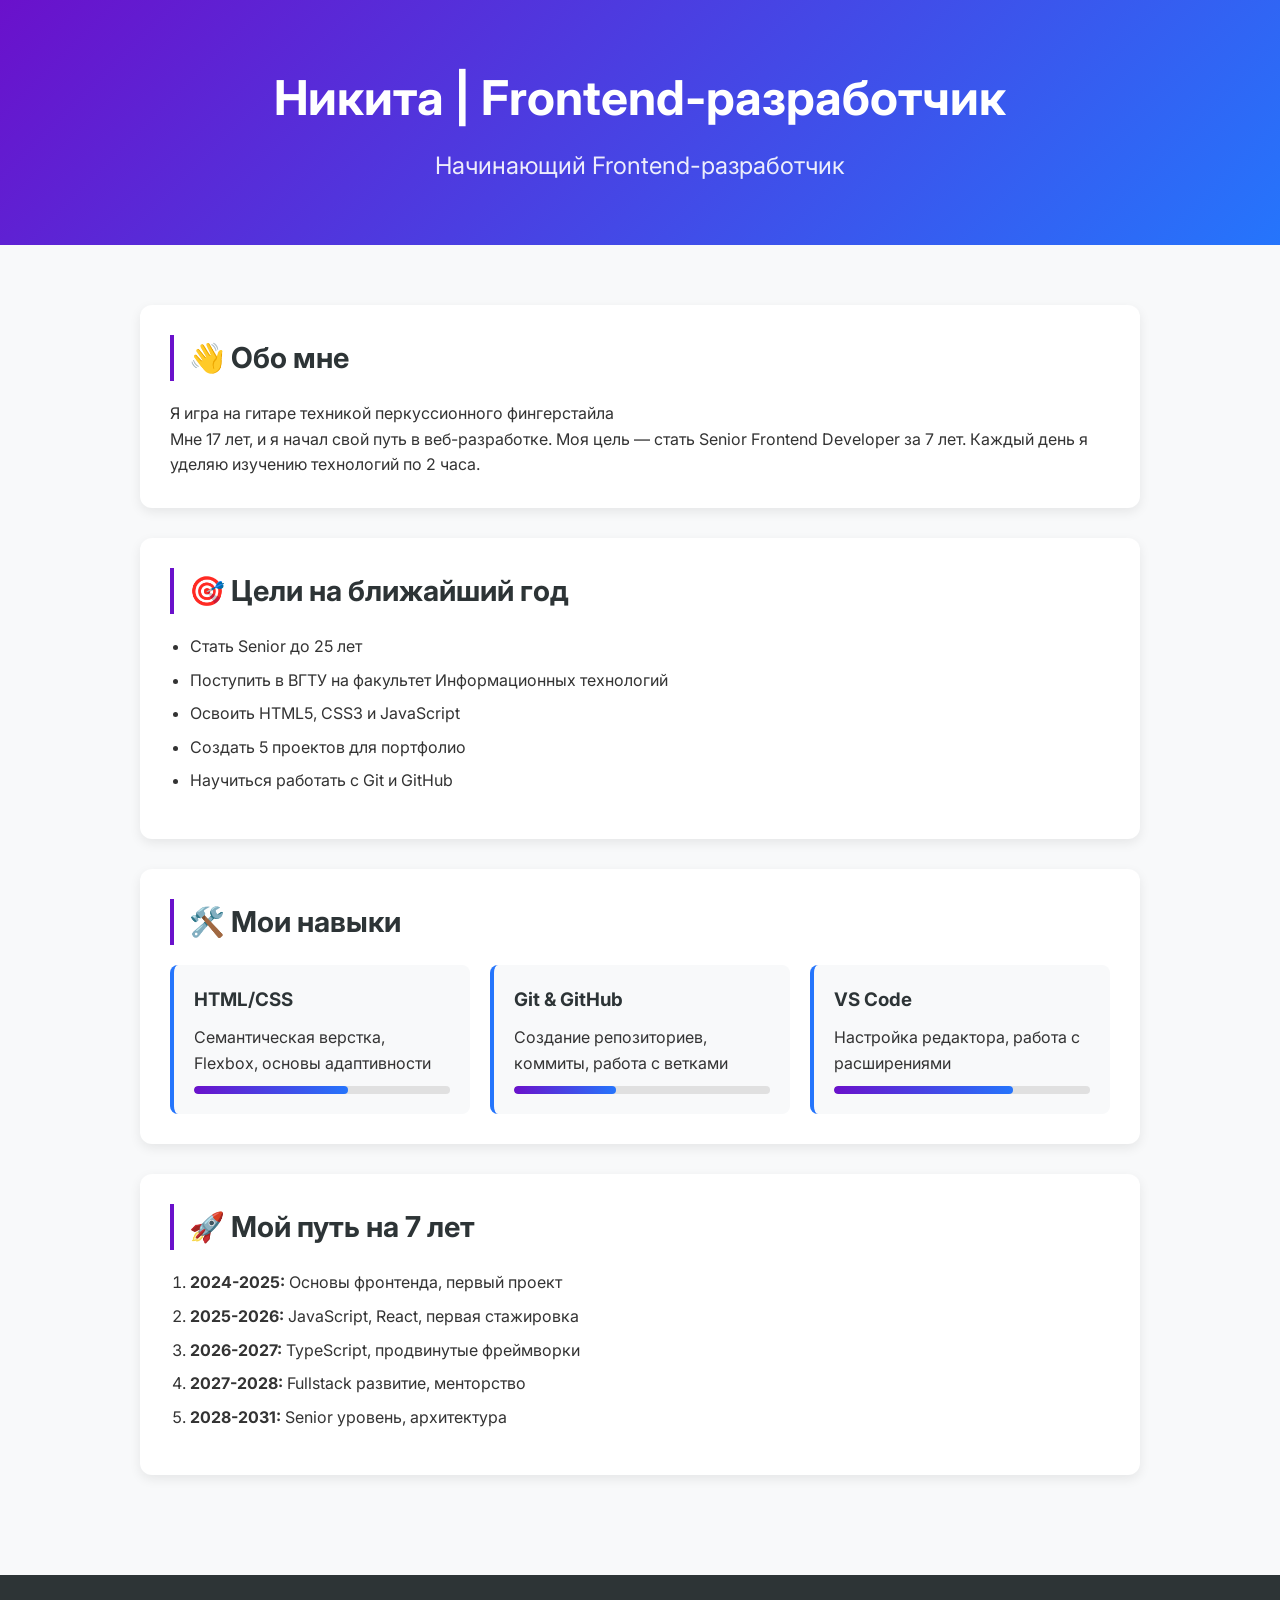
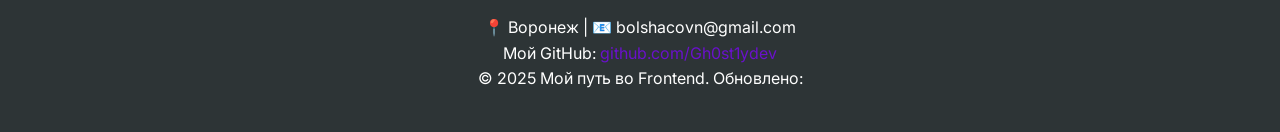
==== future/01-html-css/01-personal-page/index.html @ 747660f1 "Добавил семантические теги и улучшил структуру страницы" ====
<!DOCTYPE html>
<html lang="ru">
<head>
    <meta charset="UTF-8">
    <meta name="viewport" content="width=device-width, initial-scale=1.0">
    <title>Резюме Никита | Frontend-разработчик</title>
    <link rel="stylesheet" href="style.css">
    <link rel="preconnect" href="https://fonts.googleapis.com">
    <link rel="preconnect" href="https://fonts.gstatic.com" crossorigin>
    <link href="https://fonts.googleapis.com/css2?family=Inter:wght@400;500;600;700&display=swap" rel="stylesheet">
</head>
<body>
    <header class="header">
        <div class="container">
            <h1 class="title">Никита | Frontend-разработчик</h1>
            <p class="subtitle">Начинающий Frontend-разработчик</p>
        </div>
    </header>

    <main class="main container">
        <section class="section">
            <h2>👋 Обо мне</h2>
            <p>Я игра на гитаре техникой перкуссионного фингерстайла</p>
            <p>Мне 17 лет, и я начал свой путь в веб-разработке. Моя цель — стать Senior Frontend Developer за 7 лет. Каждый день я уделяю изучению технологий по 2 часа.</p>
        </section>

        <section class="section">
            <h2>🎯 Цели на ближайший год</h2>
            <ul>
                <li>Стать Senior до 25 лет</li>
                <li>Поступить в ВГТУ на факультет Информационных технологий</li>
                <li>Освоить HTML5, CSS3 и JavaScript</li>
                <li>Создать 5 проектов для портфолио</li>
                <li>Научиться работать с Git и GitHub</li>
            </ul>
        </section>

        <section class="section">
            <h2>🛠️ Мои навыки</h2>
            <div class="skills">
                <div class="skill-card">
                    <h3>HTML/CSS</h3>
                    <p>Семантическая верстка, Flexbox, основы адаптивности</p>
                    <div class="progress">
                        <div class="progress-bar" style="width: 60%"></div>
                    </div>
                </div>
                <div class="skill-card">
                    <h3>Git & GitHub</h3>
                    <p>Создание репозиториев, коммиты, работа с ветками</p>
                    <div class="progress">
                        <div class="progress-bar" style="width: 40%"></div>
                    </div>
                </div>
                <div class="skill-card">
                    <h3>VS Code</h3>
                    <p>Настройка редактора, работа с расширениями</p>
                    <div class="progress">
                        <div class="progress-bar" style="width: 70%"></div>
                    </div>
                </div>
            </div>
        </section>

        <section class="section">
            <h2>🚀 Мой путь на 7 лет</h2>
            <ol>
                <li><strong>2024-2025:</strong> Основы фронтенда, первый проект</li>
                <li><strong>2025-2026:</strong> JavaScript, React, первая стажировка</li>
                <li><strong>2026-2027:</strong> TypeScript, продвинутые фреймворки</li>
                <li><strong>2027-2028:</strong> Fullstack развитие, менторство</li>
                <li><strong>2028-2031:</strong> Senior уровень, архитектура</li>
            </ol>
        </section>
    </main>

    <footer class="footer">
        <div class="container">
            <p>📍 Воронеж | 📧 bolshacovn@gmail.com</p>
            <p>Мой GitHub: <a href="https://github.com/Gh0st1ydev" target="_blank">github.com/Gh0st1ydev</a></p>
            <p>© 2025 Мой путь во Frontend. Обновлено: <span id="current-date"></span></p>
        </div>
    </footer>

    <script src="script.js"></script>
</body>
</html>
---- future/01-html-css/01-personal-page/style.css ----
/* Сброс стилей и базовые настройки */
* {
    margin: 0;
    padding: 0;
    box-sizing: border-box;
}

body {
    font-family: 'Inter', sans-serif;
    line-height: 1.6;
    color: #333;
    background-color: #f8f9fa;
}

.container {
    max-width: 1000px;
    margin: 0 auto;
    padding: 0 20px;
}

/* Шапка */
.header {
    background: linear-gradient(135deg, #6a11cb 0%, #2575fc 100%);
    color: white;
    padding: 60px 0;
    text-align: center;
    margin-bottom: 40px;
}

.title {
    font-size: 3rem;
    font-weight: 700;
    margin-bottom: 10px;
}

.subtitle {
    font-size: 1.5rem;
    opacity: 0.9;
}

/* Основное содержимое */
.main {
    padding: 20px 0;
}

.section {
    background: white;
    border-radius: 12px;
    padding: 30px;
    margin-bottom: 30px;
    box-shadow: 0 4px 12px rgba(0, 0, 0, 0.08);
}

.section h2 {
    color: #2d3436;
    margin-bottom: 20px;
    font-size: 1.8rem;
    border-left: 4px solid #6a11cb;
    padding-left: 15px;
}

/* Список */
ul, ol {
    padding-left: 20px;
    margin-bottom: 15px;
}

li {
    margin-bottom: 8px;
}

/* Карточки навыков */
.skills {
    display: flex;
    flex-wrap: wrap;
    gap: 20px;
    margin-top: 20px;
}

.skill-card {
    flex: 1;
    min-width: 250px;
    background: #f8f9fa;
    padding: 20px;
    border-radius: 8px;
    border-left: 4px solid #2575fc;
}

.skill-card h3 {
    margin-bottom: 10px;
    color: #2d3436;
}

/* Прогресс-бар */
.progress {
    height: 8px;
    background: #e0e0e0;
    border-radius: 4px;
    margin-top: 10px;
    overflow: hidden;
}

.progress-bar {
    height: 100%;
    background: linear-gradient(90deg, #6a11cb, #2575fc);
    border-radius: 4px;
}

/* Подвал */
.footer {
    background: #2d3436;
    color: white;
    padding: 40px 0;
    margin-top: 50px;
    text-align: center;
}

.footer a {
    color: #6a11cb;
    text-decoration: none;
}

.footer a:hover {
    text-decoration: underline;
}

/* Адаптивность */
@media (max-width: 768px) {
    .title {
        font-size: 2.2rem;
    }
    
    .subtitle {
        font-size: 1.2rem;
    }
    
    .skills {
        flex-direction: column;
    }
    
    .skill-card {
        min-width: 100%;
    }
}
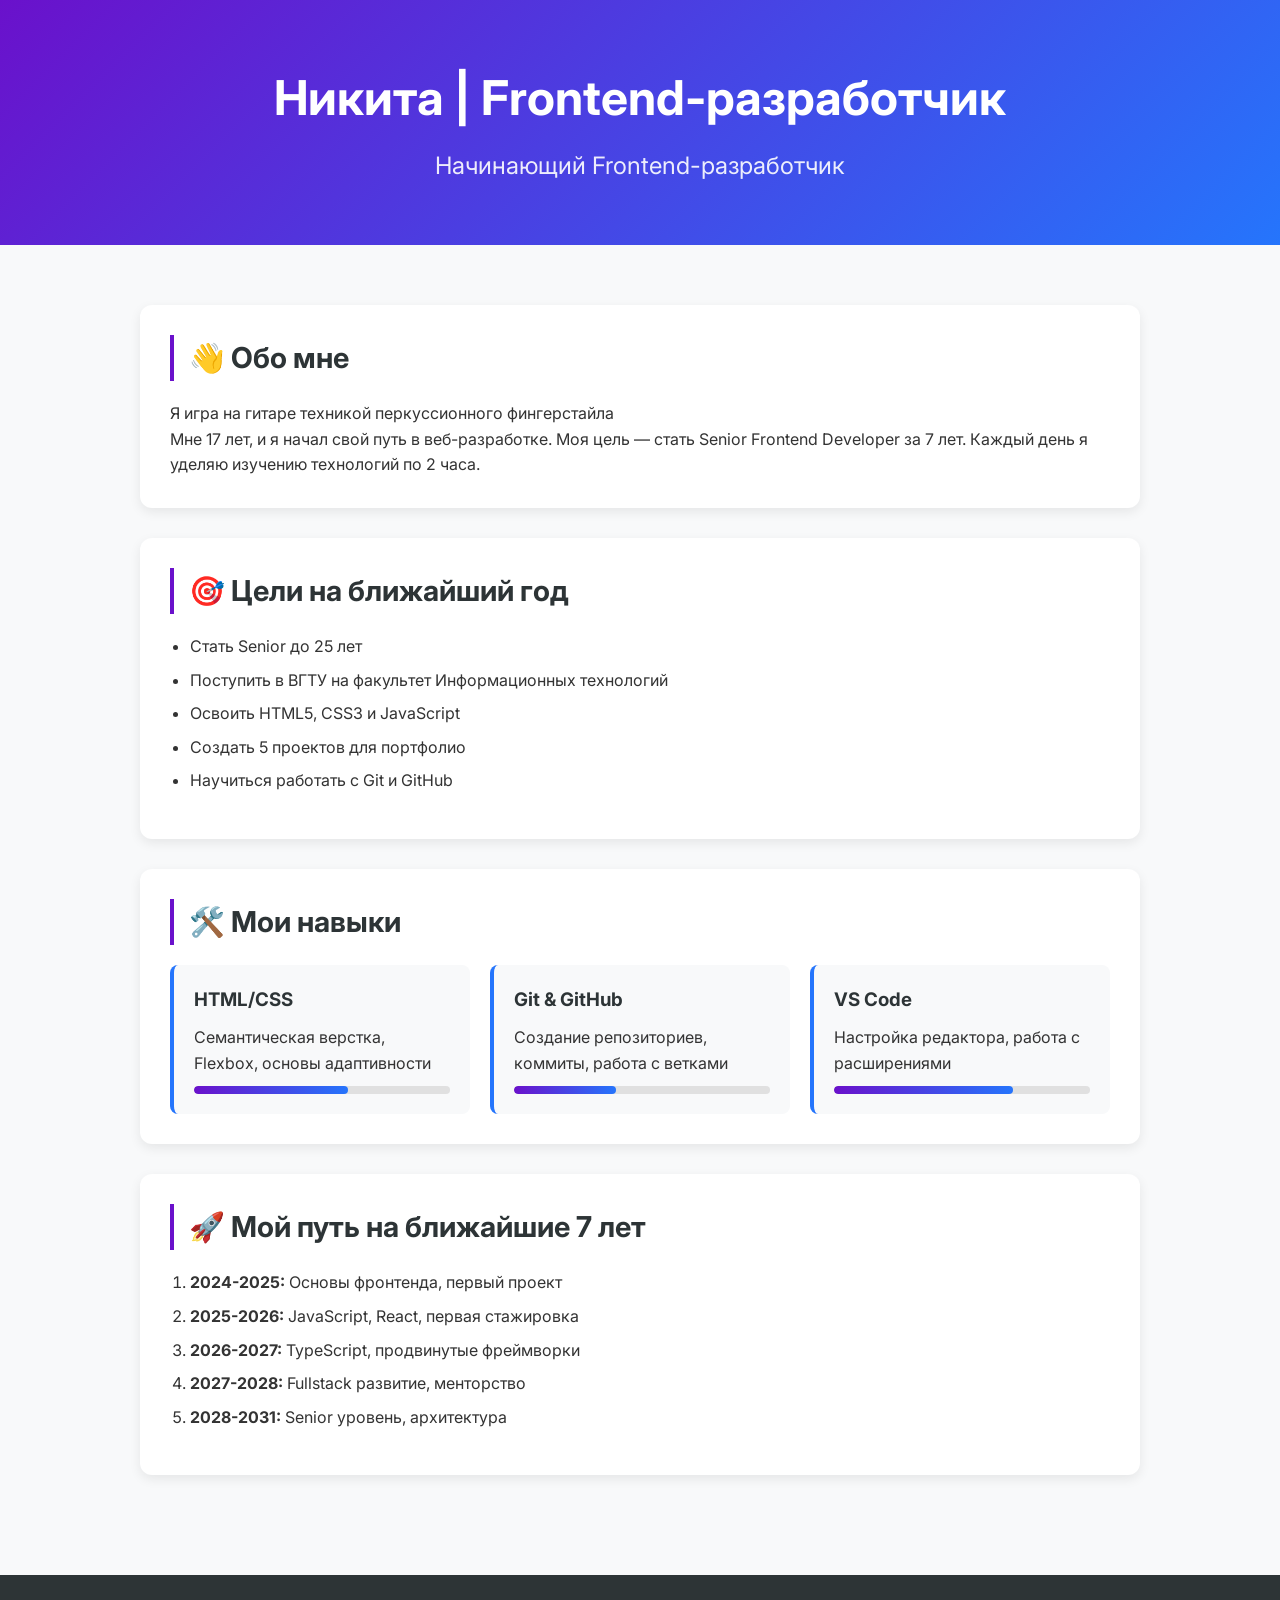
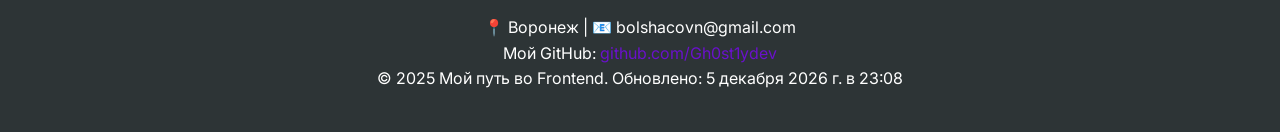
==== commit 6bdd82f0: "начал изменять структуру кода сам" ====
--- a/future/01-html-css/01-personal-page/index.html
+++ b/future/01-html-css/01-personal-page/index.html
@@ -63,7 +63,7 @@
         </section>
 
         <section class="section">
-            <h2>🚀 Мой путь на 7 лет</h2>
+            <h2>🚀 Мой путь на ближайшие 7 лет</h2>
             <ol>
                 <li><strong>2024-2025:</strong> Основы фронтенда, первый проект</li>
                 <li><strong>2025-2026:</strong> JavaScript, React, первая стажировка</li>
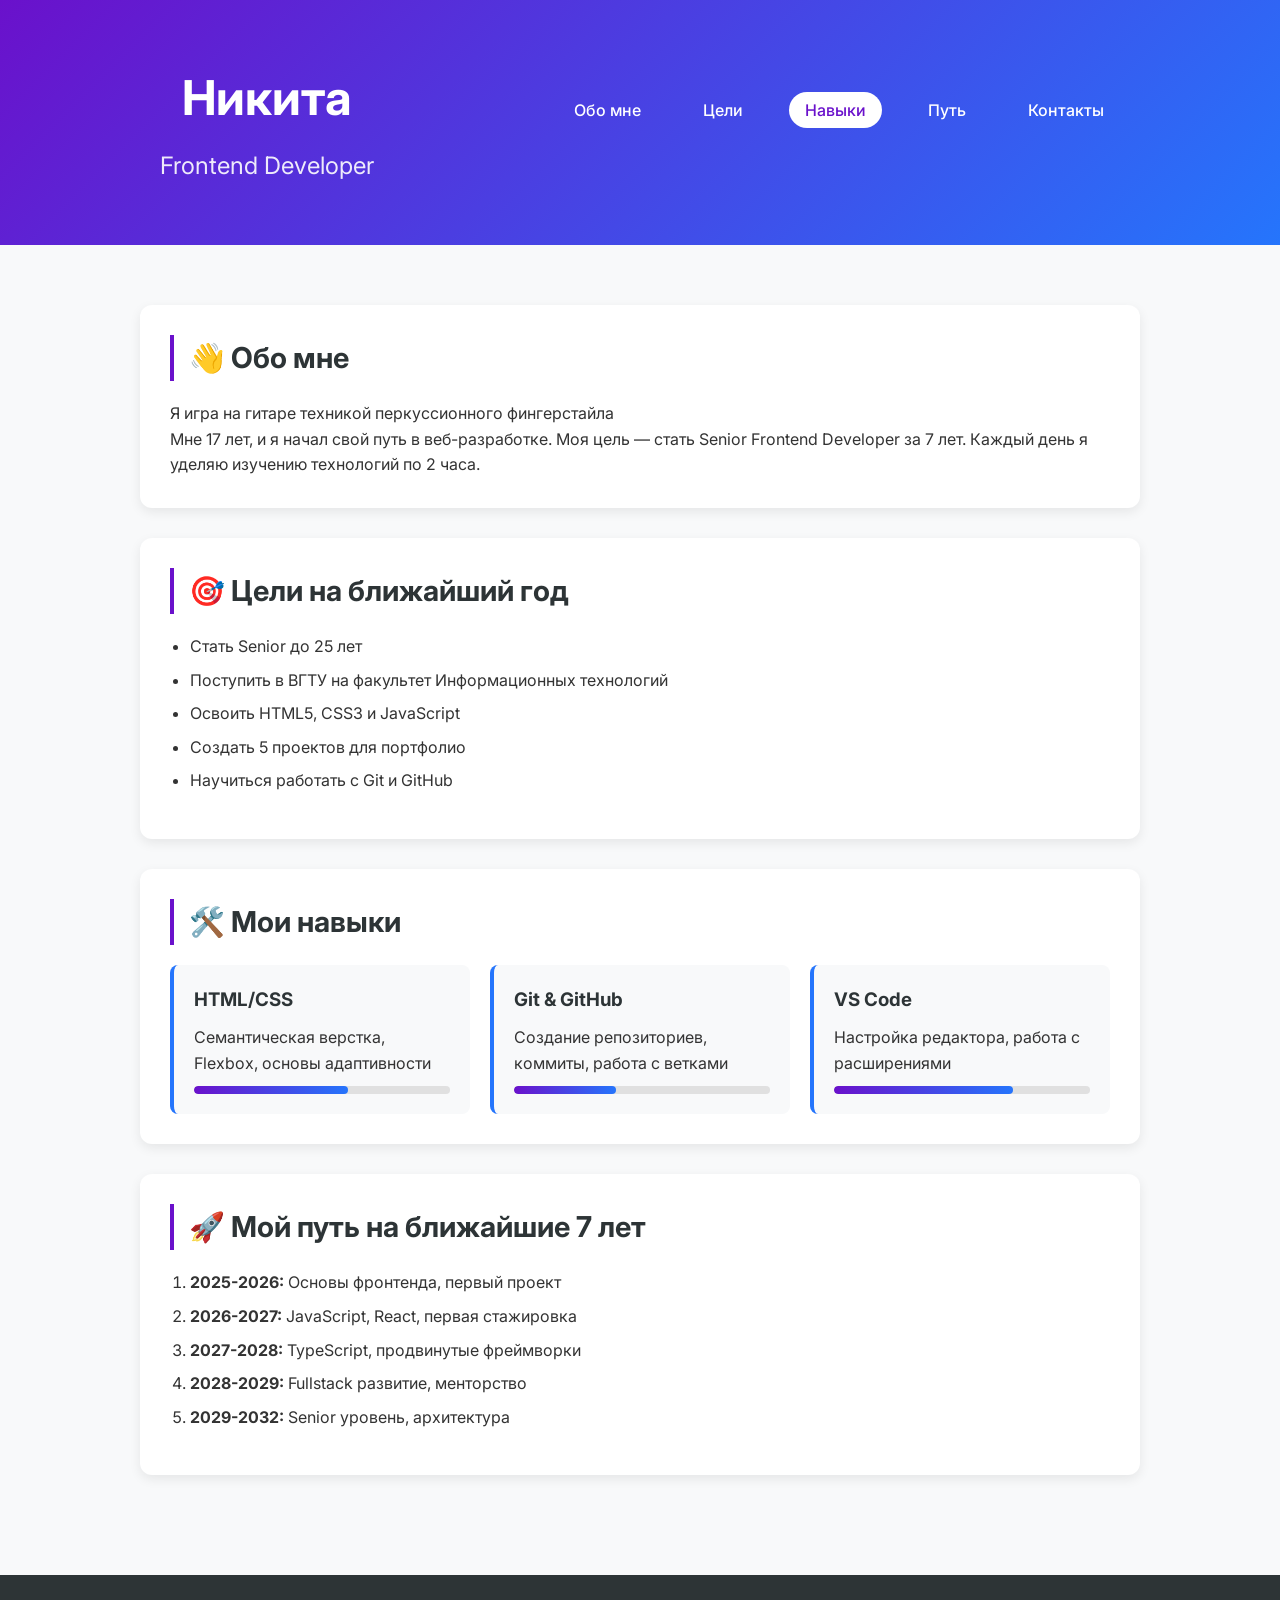
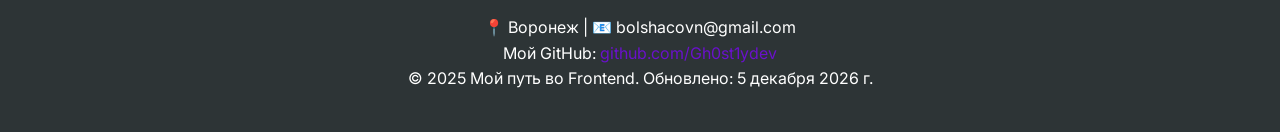
==== commit b3d110b2: "Добавил навигацию по 5 разделам страницы" ====
--- a/future/01-html-css/01-personal-page/index.html
+++ b/future/01-html-css/01-personal-page/index.html
@@ -10,21 +10,41 @@
     <link href="https://fonts.googleapis.com/css2?family=Inter:wght@400;500;600;700&display=swap" rel="stylesheet">
 </head>
 <body>
-    <header class="header">
-        <div class="container">
-            <h1 class="title">Никита | Frontend-разработчик</h1>
-            <p class="subtitle">Начинающий Frontend-разработчик</p>
+   <header class="header">
+    <div class="container">
+        <div class="header-content">
+            <div class="logo">
+                <h1 class="title">Никита</h1>
+                <p class="subtitle">Frontend Developer</p>
+            </div>
+            
+            <!-- НАВИГАЦИЯ -->
+            <nav class="nav">
+                <ul class="nav-list">
+                    <li><a href="#about" class="nav-link active">Обо мне</a></li>
+                    <li><a href="#goals" class="nav-link">Цели</a></li>
+                    <li><a href="#skills" class="nav-link">Навыки</a></li>
+                    <li><a href="#roadmap" class="nav-link">Путь</a></li>
+                    <li><a href="#contacts" class="nav-link">Контакты</a></li>
+                </ul>
+                <div class="mobile-toggle">
+                    <span></span>
+                    <span></span>
+                    <span></span>
+                </div>
+            </nav>
         </div>
-    </header>
+    </div>
+</header>
 
     <main class="main container">
-        <section class="section">
+        <section id="about" class="section">
             <h2>👋 Обо мне</h2>
             <p>Я игра на гитаре техникой перкуссионного фингерстайла</p>
             <p>Мне 17 лет, и я начал свой путь в веб-разработке. Моя цель — стать Senior Frontend Developer за 7 лет. Каждый день я уделяю изучению технологий по 2 часа.</p>
         </section>
 
-        <section class="section">
+        <section id="goals" class="section">
             <h2>🎯 Цели на ближайший год</h2>
             <ul>
                 <li>Стать Senior до 25 лет</li>
@@ -35,7 +55,7 @@
             </ul>
         </section>
 
-        <section class="section">
+        <section id="skills" class="section">
             <h2>🛠️ Мои навыки</h2>
             <div class="skills">
                 <div class="skill-card">
@@ -62,19 +82,19 @@
             </div>
         </section>
 
-        <section class="section">
+        <section id="roadmap" class="section">
             <h2>🚀 Мой путь на ближайшие 7 лет</h2>
             <ol>
-                <li><strong>2024-2025:</strong> Основы фронтенда, первый проект</li>
-                <li><strong>2025-2026:</strong> JavaScript, React, первая стажировка</li>
-                <li><strong>2026-2027:</strong> TypeScript, продвинутые фреймворки</li>
-                <li><strong>2027-2028:</strong> Fullstack развитие, менторство</li>
-                <li><strong>2028-2031:</strong> Senior уровень, архитектура</li>
+                <li><strong>2025-2026:</strong> Основы фронтенда, первый проект</li>
+                <li><strong>2026-2027:</strong> JavaScript, React, первая стажировка</li>
+                <li><strong>2027-2028:</strong> TypeScript, продвинутые фреймворки</li>
+                <li><strong>2028-2029:</strong> Fullstack развитие, менторство</li>
+                <li><strong>2029-2032:</strong> Senior уровень, архитектура</li>
             </ol>
         </section>
     </main>
 
-    <footer class="footer">
+    <footer id="contacts" class="footer">
         <div class="container">
             <p>📍 Воронеж | 📧 bolshacovn@gmail.com</p>
             <p>Мой GitHub: <a href="https://github.com/Gh0st1ydev" target="_blank">github.com/Gh0st1ydev</a></p>
--- a/future/01-html-css/01-personal-page/style.css
+++ b/future/01-html-css/01-personal-page/style.css
@@ -125,6 +125,78 @@
 }
 
 /* Адаптивность */
+/* Навигация */
+.header-content {
+    display: flex;
+    justify-content: space-between;
+    align-items: center;
+}
+
+.nav-list {
+    display: flex;
+    list-style: none;
+    gap: 30px;
+}
+
+.nav-link {
+    color: white;
+    text-decoration: none;
+    font-weight: 500;
+    padding: 8px 16px;
+    border-radius: 20px;
+    transition: all 0.3s ease;
+}
+
+.nav-link:hover {
+    background: rgba(255, 255, 255, 0.1);
+}
+
+.nav-link.active {
+    background: white;
+    color: #6a11cb;
+}
+
+/* Мобильное меню (скрыто на десктопе) */
+.mobile-toggle {
+    display: none;
+    flex-direction: column;
+    cursor: pointer;
+    gap: 4px;
+}
+
+.mobile-toggle span {
+    width: 25px;
+    height: 3px;
+    background: white;
+    border-radius: 2px;
+}
+
+/* Обновляем адаптивность */
+@media (max-width: 768px) {
+    .nav-list {
+        display: none;
+        flex-direction: column;
+        position: absolute;
+        top: 100%;
+        left: 0;
+        right: 0;
+        background: #6a11cb;
+        padding: 20px;
+        border-radius: 0 0 12px 12px;
+    }
+    
+    .nav-list.active {
+        display: flex;
+    }
+    
+    .mobile-toggle {
+        display: flex;
+    }
+    
+    .header-content {
+        flex-wrap: wrap;
+    }
+}
 @media (max-width: 768px) {
     .title {
         font-size: 2.2rem;
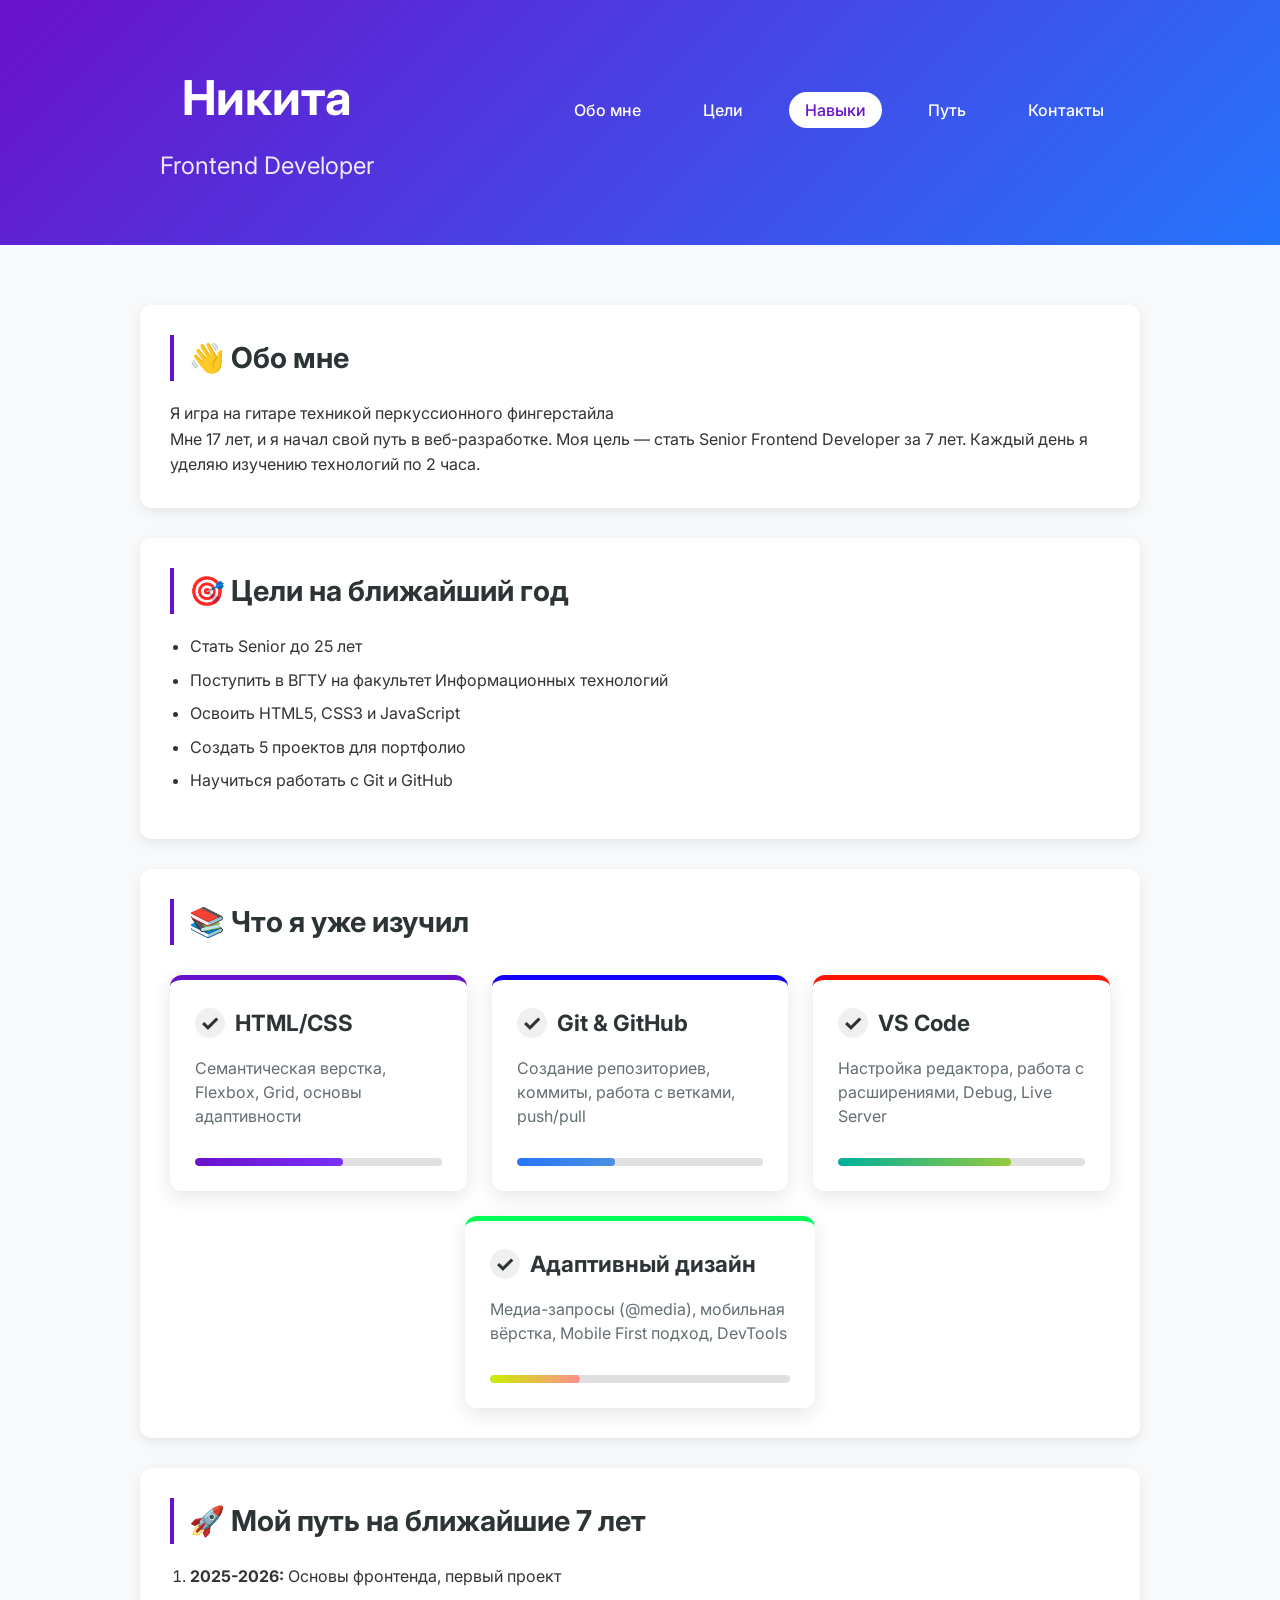
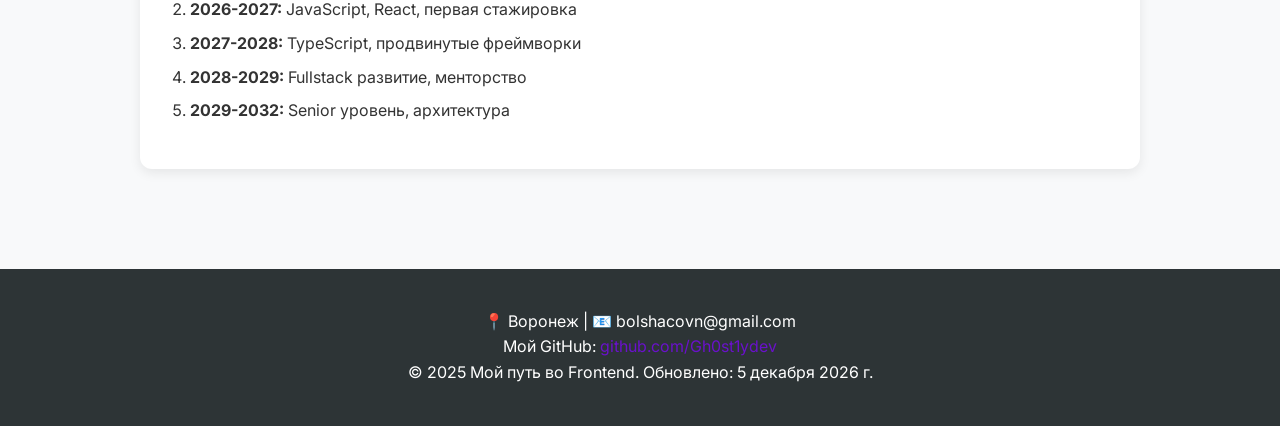
==== commit fc58ef1b: "Исправил структуру карточек навыков: добавил 4 карточки с классами" ====
--- a/future/01-html-css/01-personal-page/index.html
+++ b/future/01-html-css/01-personal-page/index.html
@@ -55,32 +55,43 @@
             </ul>
         </section>
 
-        <section id="skills" class="section">
-            <h2>🛠️ Мои навыки</h2>
-            <div class="skills">
-                <div class="skill-card">
-                    <h3>HTML/CSS</h3>
-                    <p>Семантическая верстка, Flexbox, основы адаптивности</p>
-                    <div class="progress">
-                        <div class="progress-bar" style="width: 60%"></div>
-                    </div>
-                </div>
-                <div class="skill-card">
-                    <h3>Git & GitHub</h3>
-                    <p>Создание репозиториев, коммиты, работа с ветками</p>
-                    <div class="progress">
-                        <div class="progress-bar" style="width: 40%"></div>
-                    </div>
-                </div>
-                <div class="skill-card">
-                    <h3>VS Code</h3>
-                    <p>Настройка редактора, работа с расширениями</p>
-                    <div class="progress">
-                        <div class="progress-bar" style="width: 70%"></div>
-                    </div>
-                </div>
+       <section id="skills" class="section">
+    <h2>📚 Что я уже изучил</h2>
+    
+    <div class="skills">
+        <div class="skill-card html-card">
+            <h3>HTML/CSS</h3>
+            <p>Семантическая верстка, Flexbox, Grid, основы адаптивности</p>
+            <div class="progress">
+                <div class="progress-bar" style="width: 60%"></div>
             </div>
-        </section>
+        </div>
+        
+        <div class="skill-card git-card">
+            <h3>Git & GitHub</h3>
+            <p>Создание репозиториев, коммиты, работа с ветками, push/pull</p>
+            <div class="progress">
+                <div class="progress-bar" style="width: 40%"></div>
+            </div>
+        </div>
+        
+        <div class="skill-card vscode-card">
+            <h3>VS Code</h3>
+            <p>Настройка редактора, работа с расширениями, Debug, Live Server</p>
+            <div class="progress">
+                <div class="progress-bar" style="width: 70%"></div>
+            </div>
+        </div>
+        
+        <div class="skill-card responsive-card">
+            <h3>Адаптивный дизайн</h3>
+            <p>Медиа-запросы (@media), мобильная вёрстка, Mobile First подход, DevTools</p>
+            <div class="progress">
+                <div class="progress-bar" style="width: 30%"></div>
+            </div>
+        </div>
+    </div>
+</section>
 
         <section id="roadmap" class="section">
             <h2>🚀 Мой путь на ближайшие 7 лет</h2>
--- a/future/01-html-css/01-personal-page/style.css
+++ b/future/01-html-css/01-personal-page/style.css
@@ -70,27 +70,89 @@
 }
 
 /* Карточки навыков */
+/* Секция навыков - Флексбокс */
 .skills {
     display: flex;
     flex-wrap: wrap;
-    gap: 20px;
-    margin-top: 20px;
+    gap: 25px;
+    justify-content: center; /* Центрируем карточки */
+    margin-top: 30px;
 }
 
 .skill-card {
-    flex: 1;
-    min-width: 250px;
-    background: #f8f9fa;
-    padding: 20px;
-    border-radius: 8px;
-    border-left: 4px solid #2575fc;
+    flex: 1; /* Карточки растягиваются равномерно */
+    min-width: 280px; /* Минимальная ширина */
+    max-width: 350px; /* Максимальная шитура */
+    background: white;
+    padding: 25px;
+    border-radius: 12px;
+    border-top: 5px solid; /* Цветная полоса сверху */
+    box-shadow: 0 6px 20px rgba(0, 0, 0, 0.1);
+    transition: all 0.3s ease;
+    display: flex;
+    flex-direction: column; /* Контент внутри карточки тоже по flex */
+}
+
+/* Разные цвета для полосок */
+.skill-card:nth-child(1) { border-color: #6a11cb; } /* HTML/CSS */
+.skill-card:nth-child(2) { border-color: #1100ff; } /* Git */
+.skill-card:nth-child(3) { border-color: #ff1500; } /* VS Code */
+.skill-card:nth-child(4) { border-color: #00ff55; } /* Адаптивный дизайн*/
+
+
+.skill-card:hover {
+    transform: translateY(-20px); /* Эффект поднятия при наведении */
+    box-shadow: 0 12px 25px rgba(0, 0, 0, 0.15);
 }
 
 .skill-card h3 {
-    margin-bottom: 10px;
+    margin-bottom: 15px;
     color: #2d3436;
-}
-
+    font-size: 1.4rem;
+    display: flex;
+    align-items: center;
+    gap: 10px;
+}
+
+.skill-card h3::before {
+    content: "✓";
+    background: #f0f0f0;
+    width: 30px;
+    height: 30px;
+    border-radius: 50%;
+    display: flex;
+    align-items: center;
+    justify-content: center;
+    font-weight: bold;
+}
+
+.skill-card p {
+    color: #636e72;
+    line-height: 1.5;
+    margin-bottom: 20px;
+    flex-grow: 1; /* Текст занимает всё доступное пространство */
+}
+
+/* Прогресс-бары */
+.progress {
+    height: 10px;
+    background: #f1f2f6;
+    border-radius: 5px;
+    overflow: hidden;
+    margin-top: auto; /* Прижимаем прогресс-бар к низу карточки */
+}
+
+.progress-bar {
+    height: 100%;
+    border-radius: 5px;
+    transition: width 0.5s ease;
+}
+
+/* Цвета прогресс-баров */
+.skill-card:nth-child(1) .progress-bar { background: linear-gradient(90deg, #6a11cb, #7b2ff7); }
+.skill-card:nth-child(2) .progress-bar { background: linear-gradient(90deg, #2575fc, #4a90e2); }
+.skill-card:nth-child(3) .progress-bar { background: linear-gradient(90deg, #00b09b, #96c93d); }
+.skill-card:nth-child(4) .progress-bar { background: linear-gradient(90deg, #caee00, #ff8e8e); }
 /* Прогресс-бар */
 .progress {
     height: 8px;
